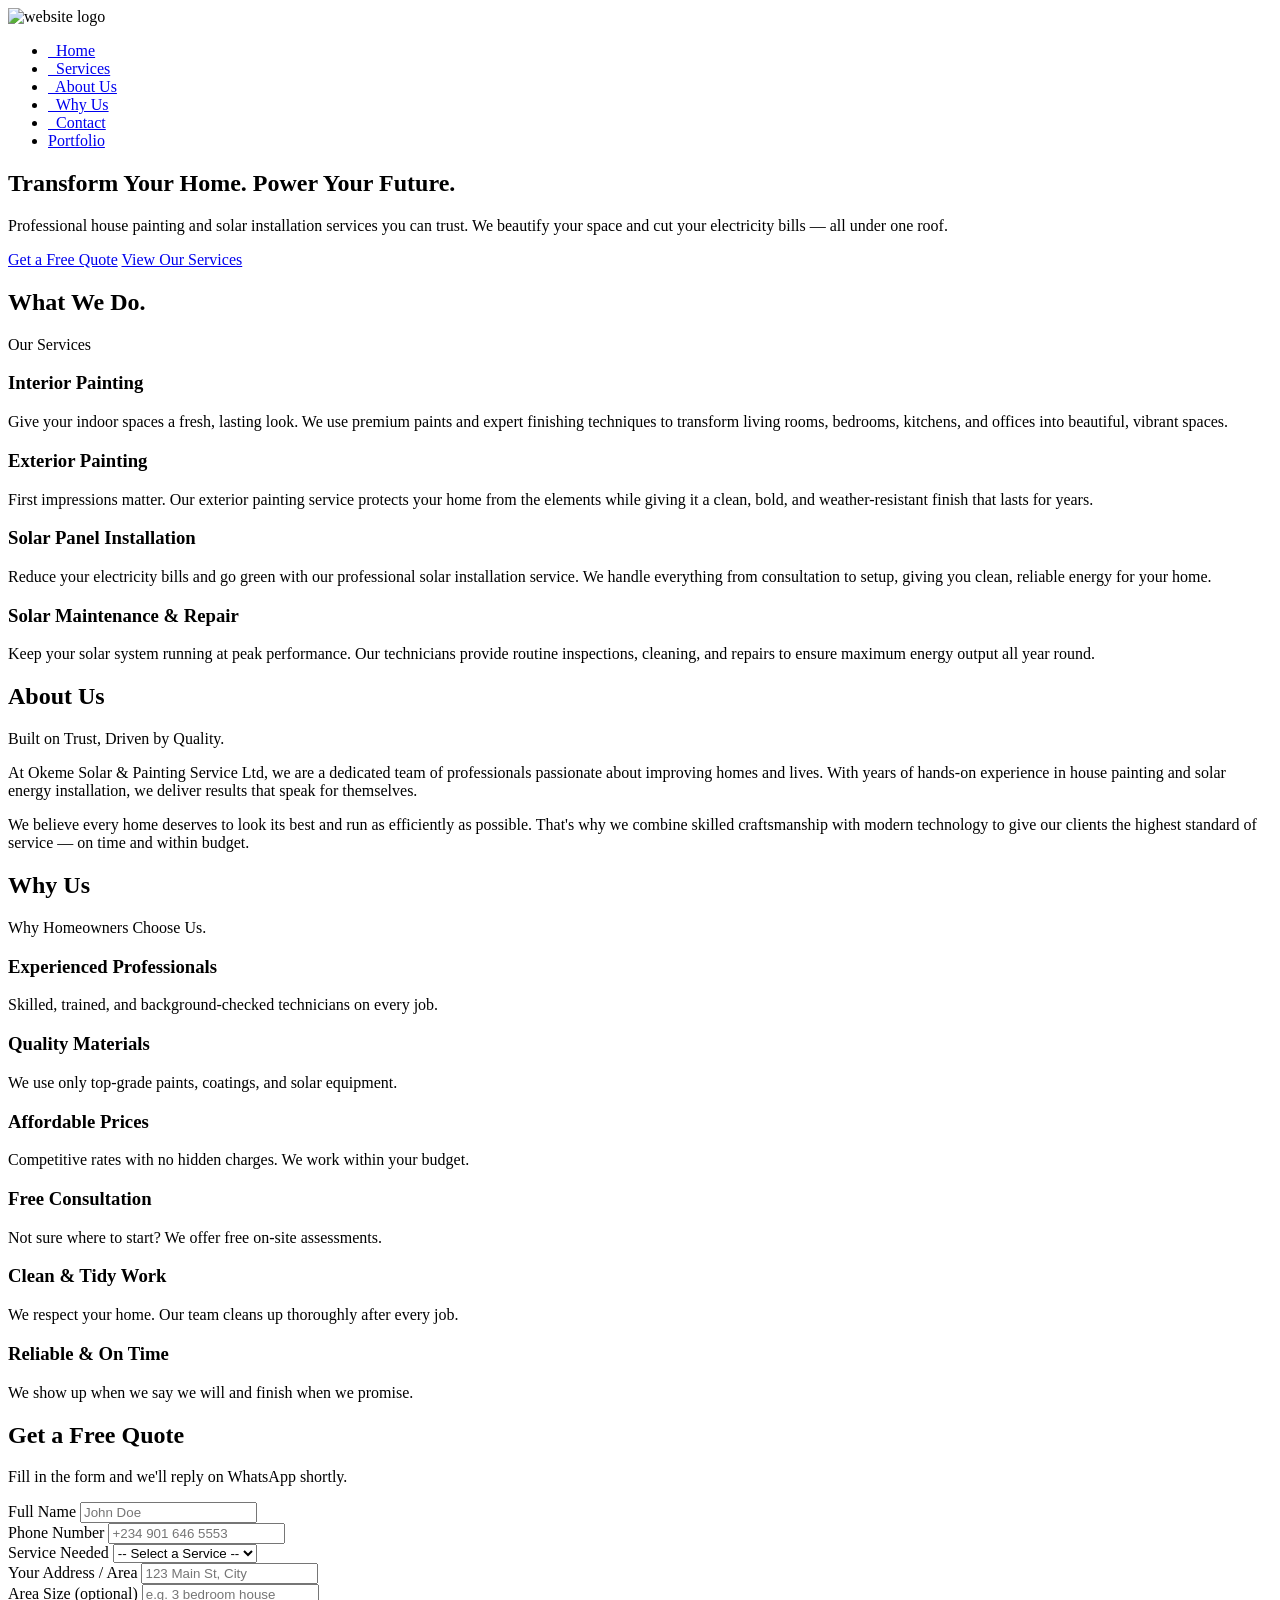
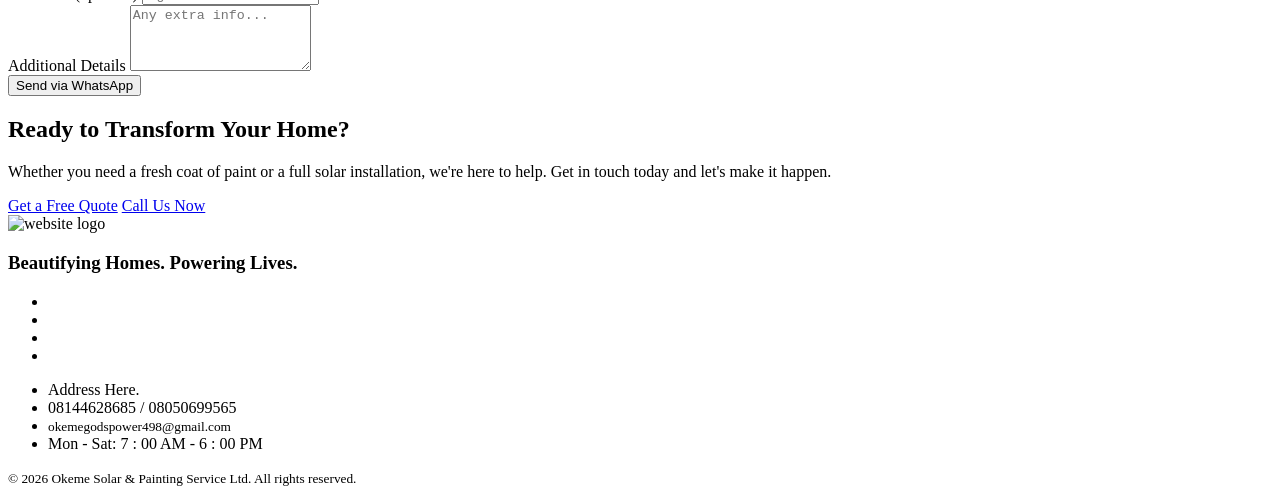
==== index.html @ e710d8ee "Initial commit" ====
<!DOCTYPE html>
<html lang="en">
<head>
    <meta charset="UTF-8">
    <meta name="viewport" content="width=device-width, initial-scale=1.0"/>
    <title>OKEME House Painting | Solar Installation</title>
    <link rel="stylesheet" href="css/style.css">
    
    <link rel="stylesheet" href="css/fontawesome/css/fontawesome.css">
    <link rel="stylesheet" href="css/fontawesome/css/solid.css">
    <link rel="stylesheet" href="css/fontawesome/css/brands.css">
    <link rel="shortcut icon" href="images/favicon.jpg" type="image/x-icon">
    
</head>
<body>
    <header>
        <img src="./images/favicon.jpg" alt="website logo" height="70" width="70"/>
        
        <nav class="navigation">
            <ul class="nav-links" id="navLinks">
                <li><a href="/"><i class="fa-solid fa-home"></i>&nbsp;&nbsp;Home</a></li>
                <li><a href="#services"><i class="fa-solid fa-people-carry"></i>&nbsp;&nbsp;Services</a></li>
                <li><a href="#about-us"><i class="fa-solid fa-users"></i>&nbsp;&nbsp;About Us</a></li>
                <li><a href="#why-us-section"><i class="fa-solid fa-user-circle"></i>&nbsp;&nbsp;Why Us</a></li>
                <li><a href="#cta"><i class="fa-solid fa-phone"></i>&nbsp;&nbsp;Contact</a></li>
                <li><a href="portfolio.html"><i class="fa-solid fa-user"></i></i>Portfolio</a></li>
            </ul>
        </nav>
        
        <div class="hamburger-menu" id="menuToggle">
            <i class="fas fa-bars"></i>
        </div>
    </header>
    <main>
        <section class="hero">
            <div class="wrapper">
            <div class="hero-content">
                <h1>Transform Your Home. Power Your Future.</h1>
            <p>Professional house painting and solar installation services you can trust. We beautify your space and cut your electricity bills — all under one roof.</p>
            <div class="buttons">
                <a href="#quote">Get a Free Quote</a>
            <a href="#services">View Our Services</a>
            </div>
            
            </div>
            </div>
        </section>
        <section class="services" id="services">
           <div class="wrapper">
                <div class="text-center">
                <h2>What We Do.</h2>
            <p>Our Services</p>
            </div>
            
            <div class="columns">
                <div class="service">
                    <i class="fa-solid fa-fill-drip"></i>
                    <h3>Interior Painting</h3>
                    <p>Give your indoor spaces a fresh, lasting look. We use premium paints and expert finishing techniques to transform living rooms, bedrooms, kitchens, and offices into beautiful, vibrant spaces.</p>
                </div>
                
                <div class="service">
                    <i class="fa-solid fa-paint-roller"></i>
                    <h3>Exterior Painting</h3>
                    <p>First impressions matter. Our exterior painting service protects your home from the elements while giving it a clean, bold, and weather-resistant finish that lasts for years.</p>
                </div>
                
                <div class="service">
                    <i class="fa-solid fa-solar-panel"></i>
                    <h3>Solar Panel Installation</h3>
                    <p>Reduce your electricity bills and go green with our professional solar installation service. We handle everything from consultation to setup, giving you clean, reliable energy for your home.</p>
                </div>
                
                <div class="service">
                     <i class="fa-solid fa-screwdriver-wrench"></i>
                    <h3>Solar Maintenance & Repair</h3>
                    <p>Keep your solar system running at peak performance. Our technicians provide routine inspections, cleaning, and repairs to ensure maximum energy output all year round.</p>
                </div>
            </div>
           </div>
        </section>
        
        <section class="about-us" id="about-us">
          <div class="wrapper">
                <div class="text-center">
                    <h2>About Us</h2>
            <p>Built on Trust, Driven by Quality.</p>
                
            <div class="about-content">
                <p>At Okeme Solar & Painting Service Ltd, we are a dedicated team of professionals passionate about improving homes and lives. With years of hands-on experience in house painting and solar energy installation, we deliver results that speak for themselves.</p>

<p>We believe every home deserves to look its best and run as efficiently as possible. That's why we combine skilled craftsmanship with modern technology to give our clients the highest standard of service — on time and within budget.</p>
            </div>
            </div>
          </div>
        </section>
        
        <section class="why-us-section" id="why-us-section">
          <div class="wrapper">
               <div class="text-center">
                <h2>Why Us</h2>
            <p>Why Homeowners Choose Us.</p>
           </div>
            
            <div class="columns">
                <div class="why-us">
                    <i class="fa-solid fa-award"></i>
                    <h3>Experienced Professionals</h3>
                    <p>Skilled, trained, and background-checked technicians on every job.</p>
                </div>
                
                <div class="why-us">
                    <i class="fa-solid fa-medal"></i>
                    <h3>Quality Materials</h3>
                    <p>We use only top-grade paints, coatings, and solar equipment.</p>
                </div>
                
                <div class="why-us">
                    <i class="fa-solid fa-hand-holding-dollar"></i>
                    <h3>Affordable Prices</h3>
                    <p>Competitive rates with no hidden charges. We work within your budget.</p>
                </div>
                
                <div class="why-us">
                    <i class="fa-solid fa-comment"></i>
                    <h3>Free Consultation</h3>
                    <p>Not sure where to start? We offer free on-site assessments.</p>
                </div>
                
                <div class="why-us">
                    <i class="fa-solid fa-broom"></i>
                    <h3>Clean & Tidy Work</h3>
                    <p>We respect your home. Our team cleans up thoroughly after every job.</p>
                </div>
                
                <div class="why-us">
                    <i class="fa-solid fa-clock"></i>
                    <h3>Reliable & On Time</h3>
                    <p>We show up when we say we will and finish when we promise.</p>
                </div>
            </div>
          </div>
        </section>
        
        
        <section id="quote">
  <h2>Get a Free Quote</h2>
  <p>Fill in the form and we'll reply on WhatsApp shortly.</p>

  <div class="quote-form">

    <div class="form-group">
      <label>Full Name</label>
      <input type="text" id="name" placeholder="John Doe" />
    </div>

    <div class="form-group">
      <label>Phone Number</label>
      <input type="tel" id="phone" placeholder="+234 901 646 5553" />
    </div>

    <div class="form-group">
      <label>Service Needed</label>
      <select id="service">
        <option value="">-- Select a Service --</option>
        <option value="Exterior Painting">Exterior Painting</option>
        <option value="Interior Painting">Interior Painting</option>
        <option value="Solar Installation">Solar Installation</option>
        <option value="Solar Maintenance">Solar Maintenance</option>
      </select>
    </div>

    <div class="form-group">
      <label>Your Address / Area</label>
      <input type="text" id="location" placeholder="123 Main St, City" />
    </div>

    <div class="form-group">
      <label>Area Size (optional)</label>
      <input type="text" id="size" placeholder="e.g. 3 bedroom house" />
    </div>

    <div class="form-group">
      <label>Additional Details</label>
      <textarea id="message" rows="4" 
      placeholder="Any extra info..."></textarea>
    </div>

    <button class="btn-whatsapp" onclick="sendToWhatsApp()">
      <i class="fa-brands fa-whatsapp"></i> Send via WhatsApp
    </button>

  </div>
</section>
        
        <section class="cta" id="cta">
            <div class="wrapper">
                <div class="text-center">
                    <h2>Ready to Transform Your Home?</h2>
            <p>Whether you need a fresh coat of paint or a full solar installation, we're here to help. Get in touch today and let's make it happen.</p> 
            <div>
                <div class="buttons">
                    <a href="#quote">Get a Free Quote</a>
            <a href="tel:08144628685">Call Us Now</a>
             </div>
            </div>
                </div>
            </div>
        </section>
    </main>
    
    <footer>
     <div class="wrapper">
         <div class="columns">
             <div class="footer-head">
            <img src="./images/favicon.jpg" alt="website logo" height="50" width="50">
        
        <h3>Beautifying Homes. Powering Lives.</h3>
     </div>
     
     <div class="footer-socials">
         <ul>
             <li><a href="https://www.facebook.com/okeme.god.spower.prince"><i class="fa-brands fa-facebook"></i></a></li>
             <li><a href="https://x.com/AttaiOkeme59830"><i class="fa-brands fa-twitter"></i></a></li>
             <li><a href="https://www.tiktok.com/@mentor2324?_r=1&_t=ZS-96ST2Bp12DV"><i class="fa-brands fa-tiktok"></i></a></li>
             <li><a href="https://www.instagram.com/okeme234?igsh=YzljYTk1ODg3Zg=="><i class="fa-brands fa-instagram"></i></a></li>
         </ul>
     </div>
   
        <ul>
            <li><i class="fa-solid fa-map-pin"></i>Address Here.</li>
            <li><i class="fa-solid fa-phone"></i>08144628685 / 08050699565</li>
            <li><i class="fa-solid fa-envelope"></i><small>okemegodspower498@gmail.com</small></li>
            <li><i class="fa-solid fa-clock"></i>Mon - Sat: 7 : 00 AM - 6 : 00 PM</li>
        </ul>
         </div>
     </div>
       <div class="copyright">      
        <div class="text-center">
        <small>&copy; 2026 Okeme Solar & Painting Service Ltd. All rights reserved.</small>
       </div>
     </div>
    </footer>
    
    <div class="back-to-top">
        <a href="#">
            <i class="fa-solid fa-arrow-up"></i>
        </a>
    </div>
    
    <script src="./js/main.js"></script>
</body>
</html>
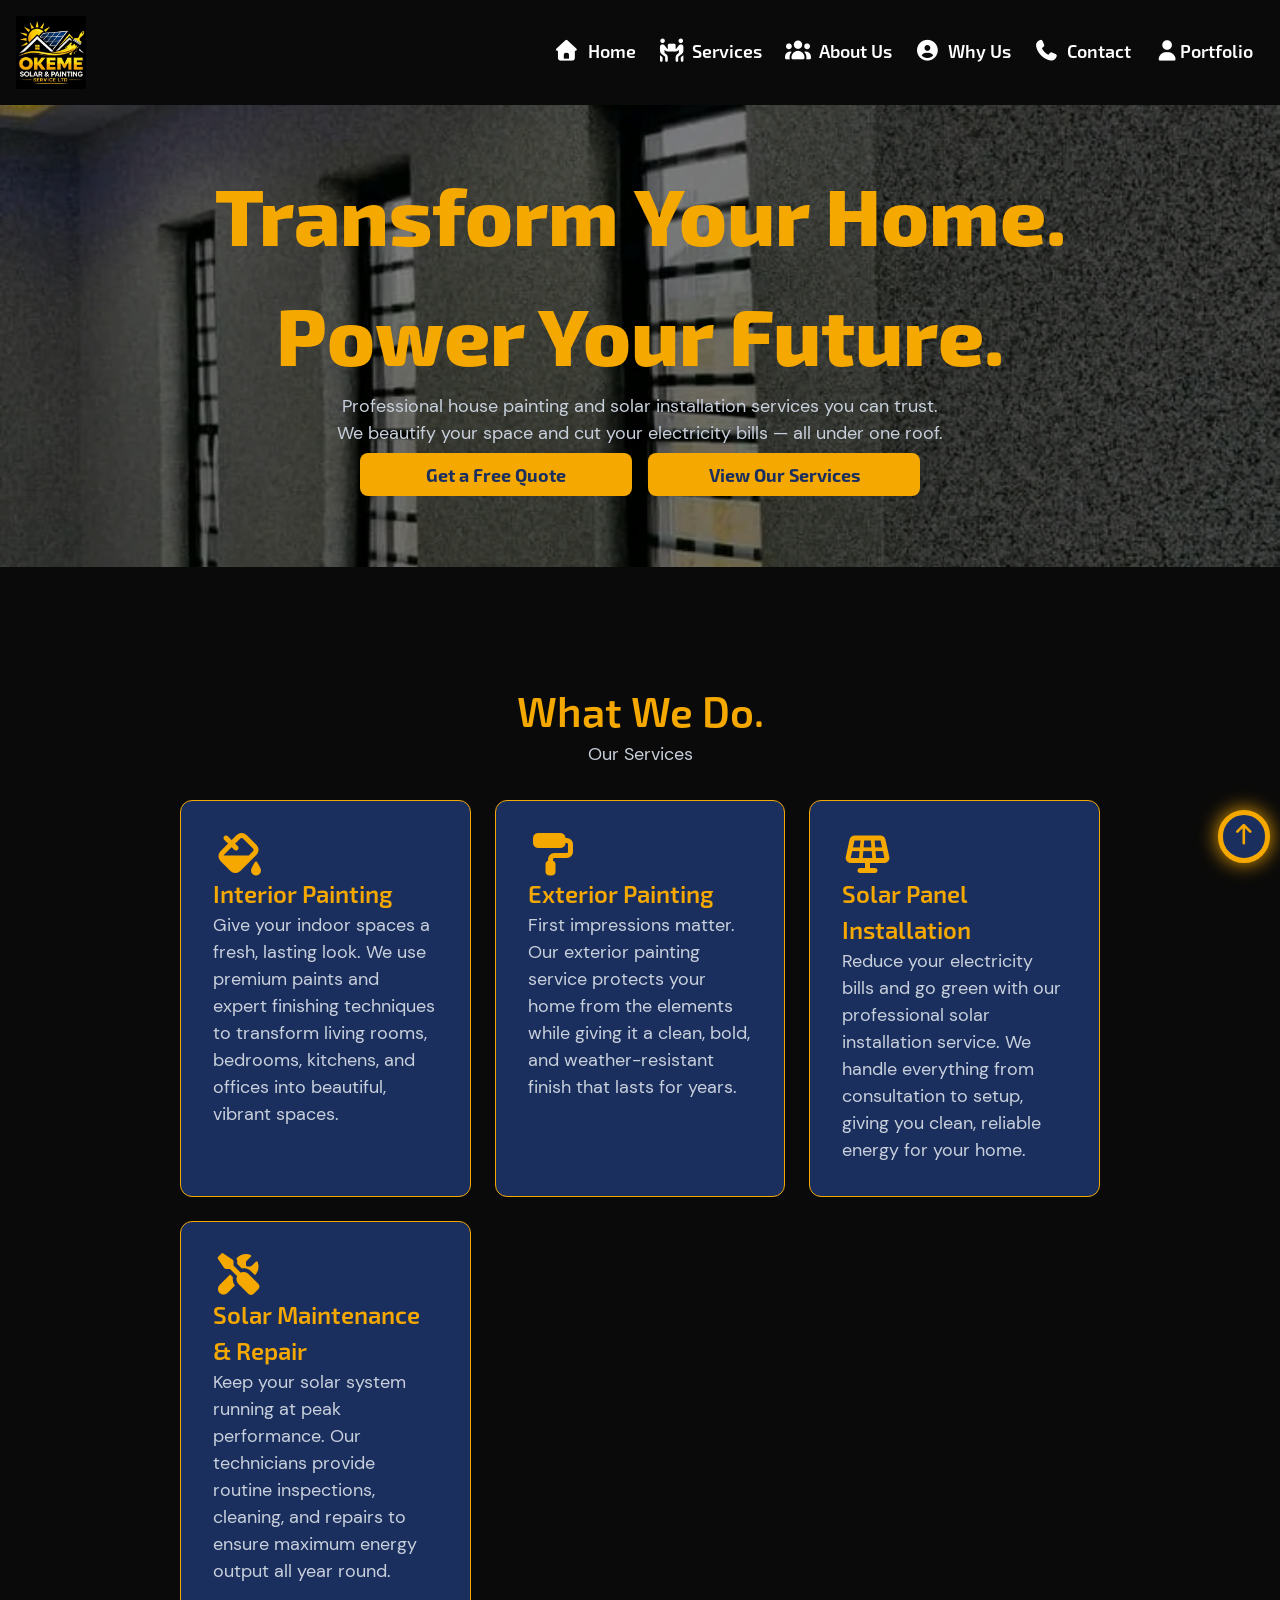
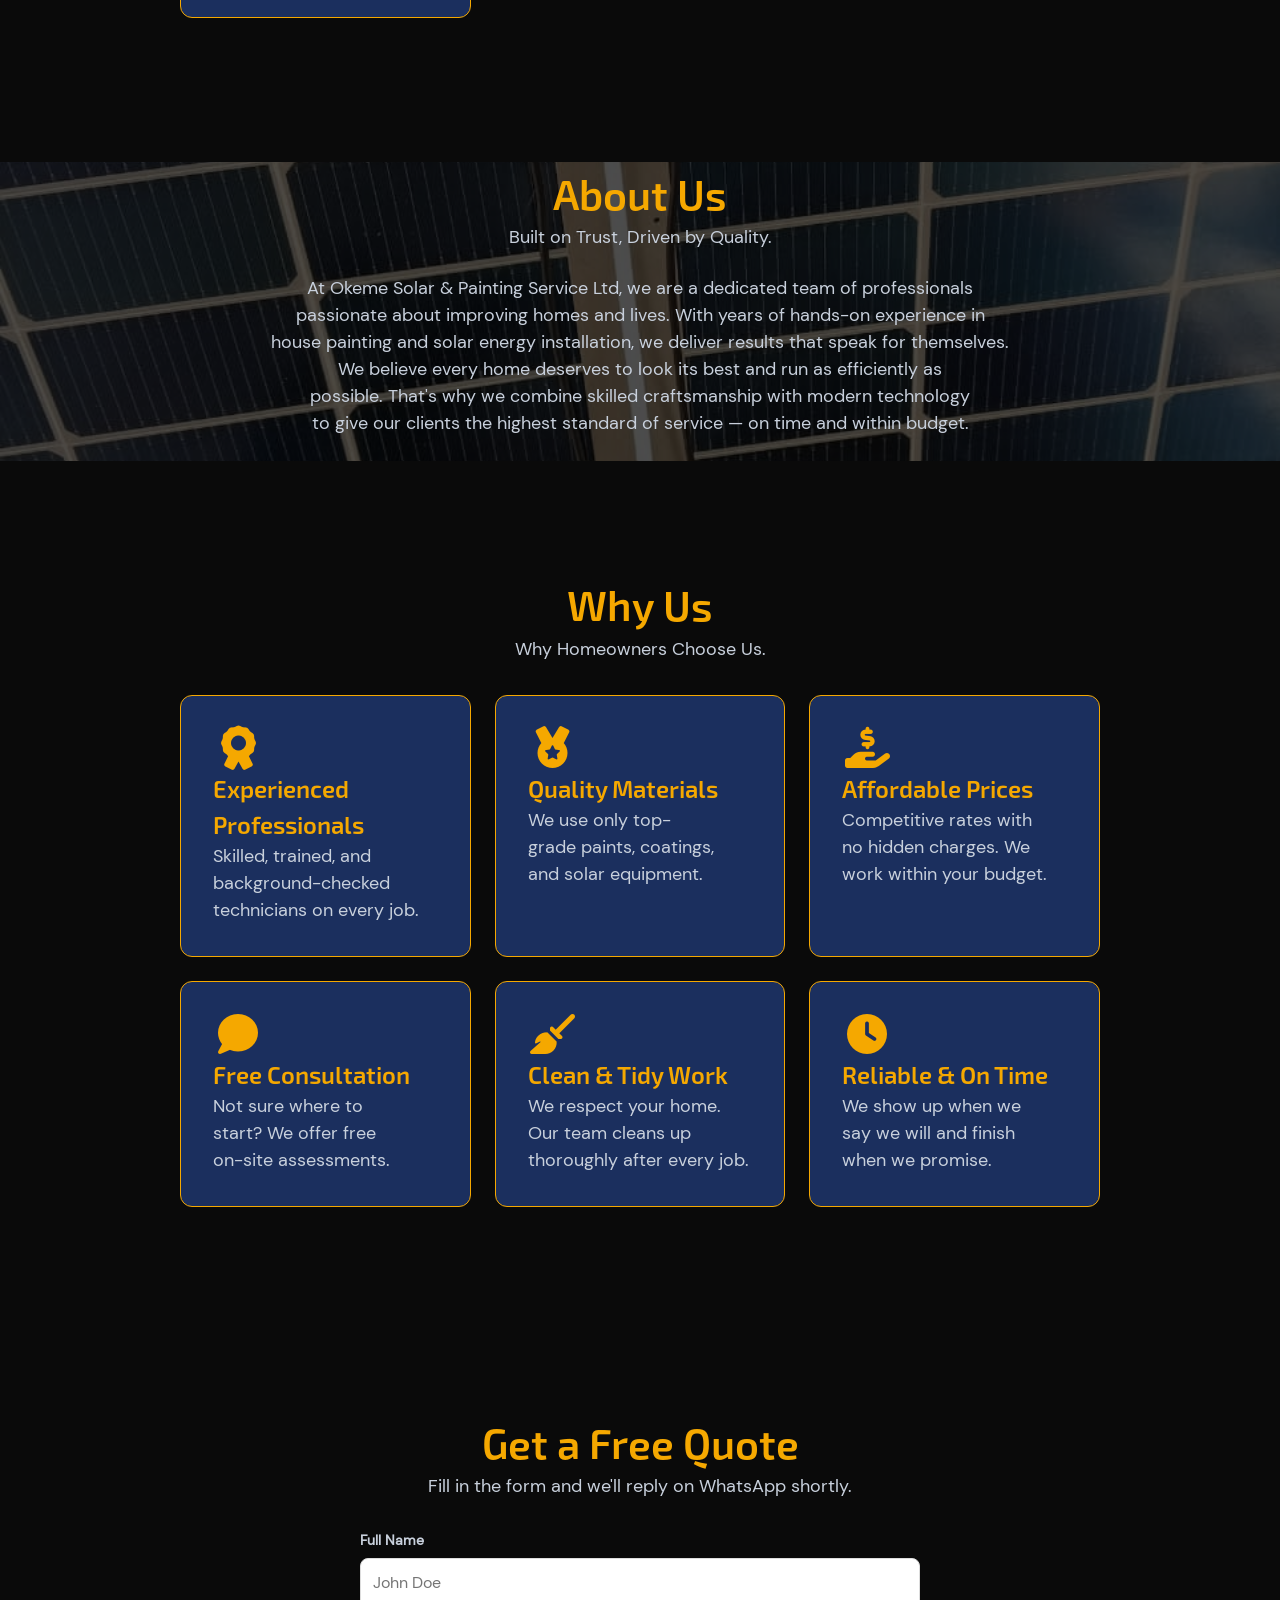
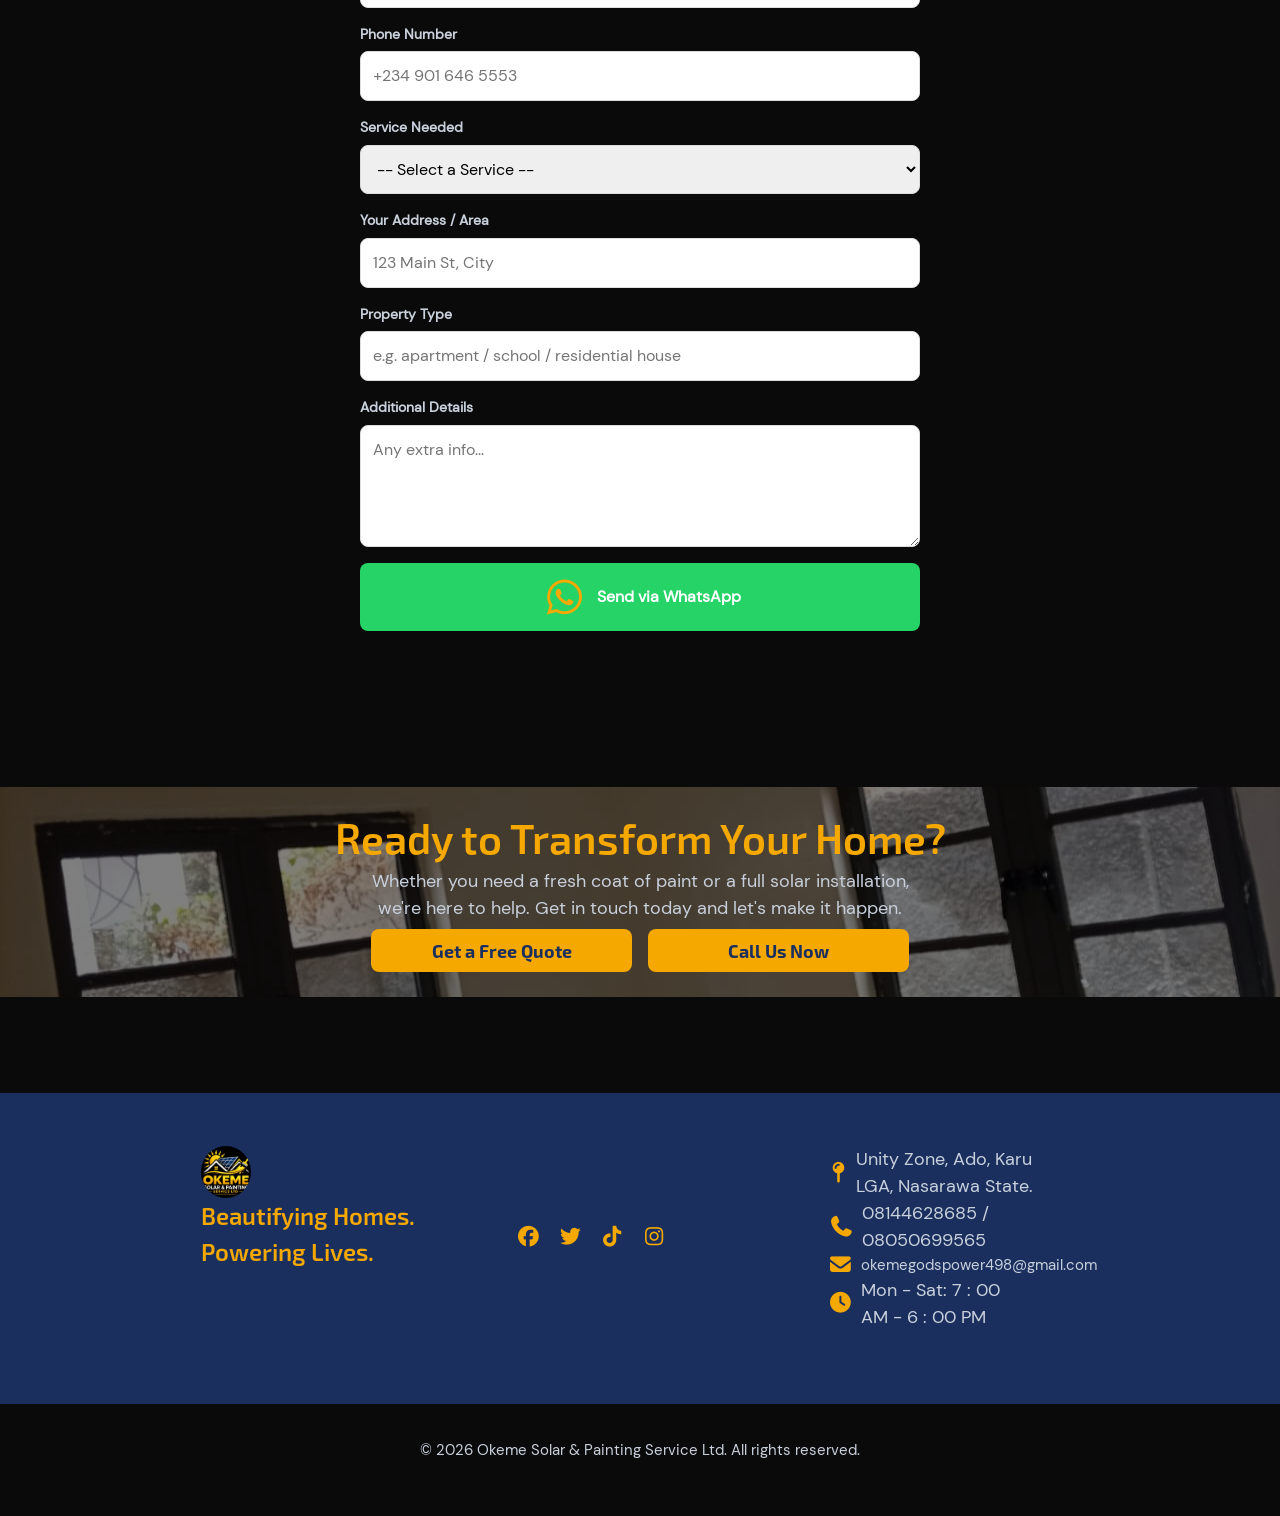
==== commit 6768e373: "updated address of person" ====
--- a/index.html
+++ b/index.html
@@ -176,8 +176,8 @@
     </div>
 
     <div class="form-group">
-      <label>Area Size (optional)</label>
-      <input type="text" id="size" placeholder="e.g. 3 bedroom house" />
+      <label>Property Type</label>
+      <input type="text" id="size" placeholder="e.g. apartment / school / residential house" />
     </div>
 
     <div class="form-group">
@@ -228,7 +228,7 @@
      </div>
    
         <ul>
-            <li><i class="fa-solid fa-map-pin"></i>Address Here.</li>
+            <li><i class="fa-solid fa-map-pin"></i>Unity Zone, Ado, Karu LGA, Nasarawa State.</li>
             <li><i class="fa-solid fa-phone"></i>08144628685 / 08050699565</li>
             <li><i class="fa-solid fa-envelope"></i><small>okemegodspower498@gmail.com</small></li>
             <li><i class="fa-solid fa-clock"></i>Mon - Sat: 7 : 00 AM - 6 : 00 PM</li>
--- a/css/style.css
+++ b/css/style.css
@@ -0,0 +1,562 @@
+@import url('./font.css');
+/* Box sizing rules */ 
+ *, 
+ *::before, 
+ *::after { 
+    box-sizing: border-box; 
+    margin: 0;
+    padding: 0;
+ }
+/* Remove default margin */ 
+  body,
+   h1, 
+   h2
+   , h3,
+    h4,
+     p, 
+     figure,
+      blockquote,
+       dl, 
+       dd { 
+    margin: 0; 
+  } 
+  
+  /* smooth scrolling*/
+  html{
+      scroll-behavior: smooth;
+  }
+  
+/* Remove list styles on ul, ol elements with a list role, which suggests default styling will be removed */
+ul[role='list'], ol[role='list'] { list-style: none; } 
+/* Set core root defaults */ html:focus-within { scroll-behavior: smooth; } 
+/* Set core body defaults */ body { min-height: 100vh; text-rendering: optimizeSpeed; line-height: 1.5; }
+/* A elements that don't have a class get default styles */
+     a:not([class]) { text-decoration-skip-ink: auto; }
+/* Make images easier to work with */ img, picture { max-width: 100%; display: block; height: auto; }
+/* Inherit fonts for inputs and buttons */ 
+input, button, textarea, select { font: inherit; } 
+/* Remove all animations, transitions and smooth scroll for people that prefer not to see them */ 
+@media (prefers-reduced-motion: reduce) { html:focus-within { scroll-behavior: auto; } *, *::before, *::after { animation-duration: 0.01ms !important; animation-iteration-count: 1 !important; transition-duration: 0.01ms !important; scroll-behavior: auto !important; } }
+
+:root{
+    interpolate-size: allow-keywords;
+    /* primary colors */
+    --clr-primary: #0A0A0A;
+    --clr-secondary: #1B2F5E;
+    --clr-tertiary: #F5A800;
+    --clr-text: #C8D0DC;
+    
+    /* neutral colors */
+    --clr-white: #FFFFFF;
+    --clr-black: #000000;
+}
+
+body{
+    background-color: var(--clr-primary) ;
+    font-size: 18px;
+    font-family: 'DMSans';
+    color: var(--clr-text);
+    text-wrap: balance;
+}
+
+h1{
+    font-family: var(--ff-exo-extraBold);
+    color: var(--clr-tertiary);
+    font-size: clamp(1rem, 6vw + 1rem, 5rem);
+}
+
+h2{
+    font-size: clamp(1rem, 4vw + 1rem, 2.6rem);
+}
+
+h3{
+    font-size: clamp(1rem, 2vw + 1rem, 1.5rem);
+}
+
+h2, h3{
+    font-family: var(--ff-exo-semiBold);
+    color: var(--clr-tertiary);
+    position: relative;
+}
+
+i{
+    color: var(--clr-tertiary);
+    font-size: 1.3rem;
+}
+
+.wrapper{
+    max-inline-size: 920px;
+    margin-inline: auto;
+}
+
+.text-center{
+    text-align: center;
+}
+
+.columns{
+    display: grid;
+    gap: 1.5rem;
+    padding-block: 2rem;
+    
+    grid-template-columns: repeat(auto-fit, minmax(min(250px, 100%), 1fr));
+}
+
+/* header section */
+header{
+    display: flex;
+    align-items: center;
+    justify-content: space-between;
+    
+    padding: 1rem;
+}
+
+nav ul{
+    list-style: none;
+    height: 0;
+    visibility: hidden;
+    overflow: hidden;
+}
+
+nav ul.open{
+    height: auto;
+    visibility: visible;
+    display: flex;
+    flex-direction: column;
+    transition: all .4s linear;
+}
+
+nav a{
+    text-decoration: none;
+    color: white;
+    padding: .7rem;
+    font-family: var(--ff-exo-semiBold);
+    transition: all .2s linear;
+}
+
+nav a:hover{
+    background-color: var(--clr-tertiary);
+    color: var(--clr-white);
+}
+
+nav a i{
+    color: var(--clr-white);
+}
+
+.hamburger-menu i{
+    font-size: 1.5rem;
+    color: var(--clr-tertiary);
+}
+    
+@media(width < 48em){
+    nav{
+       position: absolute;
+       top: 6rem;
+       background: var(--clr-black);
+       width: 90%;
+       border: 2px solid var(--clr-tertiary);
+       z-index: 10;
+    }
+    
+    nav a{
+        display: inline-block;
+        width: 100%;
+    }
+    
+    nav li{
+         border-bottom: 1px solid var(--clr-secondary);
+    }
+    
+    nav li:last-child{
+        border-bottom: none;
+    }
+}    
+@media(width >= 48em){
+    nav ul{
+        visibility: visible;
+        height: 100%;
+        display: flex;
+        flex-direction: row;
+        justify-content: space-around;
+    }
+    .hamburger-menu{
+        display: none;
+    }
+    }
+    
+    
+
+
+/* header section end */
+
+section{
+    margin-block: 6rem;
+}
+
+section i{
+   font-size: 2.5rem;
+}
+
+/* hero section */
+.hero{
+    margin-block-start: 0;
+    padding: 3rem;
+    padding-block-start: 2rem;
+    text-align: center;
+    
+    background: url("../images/herobg.jpg");
+    background-size: cover;
+    background-position: center; 
+    
+    position: relative;
+    z-index: 0;
+}
+
+.hero .wrapper > *{
+    margin-block: 1rem;
+}
+
+
+.hero::before{
+    content: '';
+    position: absolute;
+    height: 100%;
+    width: 100%;
+    top: 0;
+    right: 0;
+    background: rgba(0,0,0,.5);
+    z-index: -100;
+}
+
+.hero-content{
+    position: relative;
+    z-index: 9999;
+}
+
+
+.buttons{
+    gap: 1rem;
+    padding: .4rem;
+    
+    display: flex;
+    align-items: center;
+    justify-content: center;
+    
+    & a{
+     text-decoration: none;
+    color: var(--clr-secondary);
+    background-color: var(--clr-tertiary);
+    font-family: var(--ff-exo-bold);
+    padding: .5rem;
+    border-radius: 8px;
+    width: 30%;
+    transition: all .3s ease-in-out;
+    }
+    
+    & a:hover{
+        background-color: var(--clr-secondary);
+        color: var(--clr-tertiary);
+        transform: translateY(-10px);
+    }
+
+@media(width < 48em){
+    flex-direction: column;
+    
+    & a{
+        width: 100%;
+    }
+}
+}
+
+
+/* hero section end */
+
+/* services start */
+.services{
+    padding: 1rem;
+}
+
+.service{
+    border: 1px solid var(--clr-tertiary);
+    background-color: var(--clr-secondary);
+    padding: 2rem;
+    
+    border-radius: 12px;
+    transition: all .3s ease-in-out;
+}
+
+.service:hover{
+    transform: translateY(-15px);
+}
+
+/* services end */
+
+/* about us start */
+.about-us{
+    background: url('../images/about-us-bg.jpg');
+    background-size: cover;
+    background-position: center;
+    
+    position: relative;
+    z-index: -2;
+}
+
+.about-us::before{
+    content: '';
+    position: absolute;
+    top: 0;
+    left: 0;
+    height: 100%;
+    width: 100%;
+    background: rgba(0,0,0,.7);
+    z-index: -1;
+}
+
+.about-content{
+    padding: 1.5rem;
+}
+
+/* about us end */
+
+
+/* why us start */
+
+.why-us-section{
+    padding: 1rem;
+}
+.why-us{
+    padding: 2rem;
+    
+    border-radius: 12px;
+    background-color: var(--clr-secondary);
+    border: 1px solid var(--clr-tertiary);
+    
+    transition: all .3s ease-in-out;
+}
+
+.why-us:hover{
+    transform: translateY(-15px);
+}
+
+
+/* why is end */
+
+/* cta */
+
+.cta{
+    background: url("../images/cta.jpg");
+    background-size: cover;
+    background-position: center;
+    padding: 1.2rem;
+    
+    position: relative;
+    z-index: 0;
+}
+
+.cta::before{
+    content: '';
+    position: absolute;
+    top: 0;
+    left: 0;
+    height: 100%;
+    width: 100%;
+    background: rgba(0,0,0,.5);
+    z-index: -1;
+}
+
+.cta .text-center div{
+    padding-inline: .8rem;
+}
+
+/* cta end */
+
+
+footer{
+    background-color: var(--clr-secondary);
+}
+
+footer > *{
+    margin-block: 1.3rem;
+}
+
+footer img{
+    border-radius: 100%;
+}
+
+footer .copyright{
+    background-color: var(--clr-primary);
+    padding: 2rem;
+}
+
+footer li{
+    display: flex;
+    align-items: center;
+    gap: .6rem;
+}
+
+.footer-socials{
+    display: grid;
+    align-content: center;
+}
+
+.footer-socials a{
+    border-radius: 100%;
+}
+
+.footer-socials a:hover{
+    background-color: var(--clr-text);
+}
+
+.footer-socials ul{
+    display: flex;
+    gap: 1rem;
+}
+
+.footer-head, footer ul{
+    padding: 1.3rem;
+    list-style: none;
+}
+
+
+.back-to-top{
+    background-color: var(--clr-secondary);
+    padding: .5rem;
+    border: 5px solid var(--clr-tertiary);
+    border-radius: 100vw;
+    font-weight: 800;
+    
+    position: fixed;
+    top: 90vh;
+    right: 10px;
+    
+    box-shadow: 0 0 20px var(--clr-tertiary);
+}
+
+
+
+/* get free quote */
+
+
+.btn-whatsapp {
+  padding: 14px;
+  background: #25d366;   /* WhatsApp green */
+  color: white;
+  font-size: 1rem;
+  font-weight: 700;
+  border: none;
+  border-radius: 8px;
+  cursor: pointer;
+  transition: background 0.3s;
+  display: flex;
+  align-items: center;
+  justify-content: center;
+  gap: 8px;
+}
+
+.btn-whatsapp:hover {
+  background: #1ebe57;
+}
+
+#quote {
+  padding: 60px 20px;
+  max-width: 600px;
+  margin: 0 auto;
+  text-align: center;
+}
+
+.quote-form {
+  display: flex;
+  flex-direction: column;
+  gap: 16px;
+  margin-top: 30px;
+  text-align: left;
+}
+
+.form-group {
+  display: flex;
+  flex-direction: column;
+  gap: 6px;
+}
+
+.form-group label {
+  font-weight: 600;
+  font-size: 0.9rem;
+}
+
+.form-group input,
+.form-group select,
+.form-group textarea {
+  padding: 12px;
+  border: 1px solid #ddd;
+  border-radius: 8px;
+  font-size: 1rem;
+  outline: none;
+  transition: border 0.3s;
+}
+
+.form-group input:focus,
+.form-group select:focus,
+.form-group textarea:focus {
+  border-color: #f59e0b;  /* your brand color */
+}
+
+.btn-submit {
+  padding: 14px;
+  background: #f59e0b;
+  color: white;
+  font-size: 1rem;
+  font-weight: 700;
+  border: none;
+  border-radius: 8px;
+  cursor: pointer;
+  transition: background 0.3s;
+}
+
+.btn-submit:hover {
+  background: #d97706;
+}
+
+
+
+/* portfolio */
+.port-hero{
+    padding: 1rem;
+}
+.port-hero img{
+    border-radius: 100%;
+    aspect-ratio: 1 / 1;
+    object-fit: cover;
+    place-self: center;
+}
+
+.work{
+    padding: 1.2rem;
+}
+
+.work img{
+    border-radius: 12px;
+    transition: all .3s ease-in-out;
+}
+
+.work img:hover{
+    transform: translateY(-15px);
+}
+
+.port-contacts{
+    padding-block: 1rem;
+    
+    display: grid;
+    gap: 2rem;
+}
+
+.port-contacts a{
+    display: inline-block;
+    width: 100%;
+    padding: 1rem;
+    border: 2px solid var(--clr-tertiary);
+    border-radius: 12px;
+    color: var(--clr-text);
+}
+
+.port-contacts a:hover{
+    background-color: var(--clr-secondary);
+}
--- a/css/fontawesome/css/solid.css
+++ b/css/fontawesome/css/solid.css
@@ -0,0 +1,31 @@
+/*!
+ * Font Awesome Free 7.2.0 by @fontawesome - https://fontawesome.com
+ * License - https://fontawesome.com/license/free (Icons: CC BY 4.0, Fonts: SIL OFL 1.1, Code: MIT License)
+ * Copyright 2026 Fonticons, Inc.
+ */
+:root, :host {
+  --fa-family-classic: 'Font Awesome 7 Free';
+  --fa-font-solid: normal 900 1em/1 var(--fa-family-classic);
+  /* deprecated: this older custom property will be removed next major release */
+  --fa-style-family-classic: var(--fa-family-classic);
+}
+
+@font-face {
+  font-family: "Font Awesome 7 Free";
+  font-style: normal;
+  font-weight: 900;
+  font-display: block;
+  src: url("../webfonts/fa-solid-900.woff2");
+}
+.fas {
+  --fa-family: var(--fa-family-classic);
+  --fa-style: 900;
+}
+
+.fa-classic {
+  --fa-family: var(--fa-family-classic);
+}
+
+.fa-solid {
+  --fa-style: 900;
+}
--- a/css/fontawesome/css/brands.css
+++ b/css/fontawesome/css/brands.css
@@ -0,0 +1,2371 @@
+/*!
+ * Font Awesome Free 7.2.0 by @fontawesome - https://fontawesome.com
+ * License - https://fontawesome.com/license/free (Icons: CC BY 4.0, Fonts: SIL OFL 1.1, Code: MIT License)
+ * Copyright 2026 Fonticons, Inc.
+ */
+:root, :host {
+  --fa-family-brands: 'Font Awesome 7 Brands';
+  --fa-font-brands: normal 400 1em/1 var(--fa-family-brands);
+}
+
+@font-face {
+  font-family: "Font Awesome 7 Brands";
+  font-style: normal;
+  font-weight: 400;
+  font-display: block;
+  src: url("../webfonts/fa-brands-400.woff2");
+}
+.fab,
+.fa-brands,
+.fa-classic.fa-brands {
+  --fa-family: var(--fa-family-brands);
+  --fa-style: 400;
+}
+
+.fa-firefox-browser {
+  --fa: "\e007";
+}
+
+.fa-ideal {
+  --fa: "\e013";
+}
+
+.fa-microblog {
+  --fa: "\e01a";
+}
+
+.fa-square-pied-piper {
+  --fa: "\e01e";
+}
+
+.fa-pied-piper-square {
+  --fa: "\e01e";
+}
+
+.fa-unity {
+  --fa: "\e049";
+}
+
+.fa-dailymotion {
+  --fa: "\e052";
+}
+
+.fa-square-instagram {
+  --fa: "\e055";
+}
+
+.fa-instagram-square {
+  --fa: "\e055";
+}
+
+.fa-mixer {
+  --fa: "\e056";
+}
+
+.fa-shopify {
+  --fa: "\e057";
+}
+
+.fa-deezer {
+  --fa: "\e077";
+}
+
+.fa-edge-legacy {
+  --fa: "\e078";
+}
+
+.fa-google-pay {
+  --fa: "\e079";
+}
+
+.fa-rust {
+  --fa: "\e07a";
+}
+
+.fa-tiktok {
+  --fa: "\e07b";
+}
+
+.fa-unsplash {
+  --fa: "\e07c";
+}
+
+.fa-cloudflare {
+  --fa: "\e07d";
+}
+
+.fa-guilded {
+  --fa: "\e07e";
+}
+
+.fa-hive {
+  --fa: "\e07f";
+}
+
+.fa-42-group {
+  --fa: "\e080";
+}
+
+.fa-innosoft {
+  --fa: "\e080";
+}
+
+.fa-instalod {
+  --fa: "\e081";
+}
+
+.fa-octopus-deploy {
+  --fa: "\e082";
+}
+
+.fa-perbyte {
+  --fa: "\e083";
+}
+
+.fa-uncharted {
+  --fa: "\e084";
+}
+
+.fa-watchman-monitoring {
+  --fa: "\e087";
+}
+
+.fa-wodu {
+  --fa: "\e088";
+}
+
+.fa-wirsindhandwerk {
+  --fa: "\e2d0";
+}
+
+.fa-wsh {
+  --fa: "\e2d0";
+}
+
+.fa-bots {
+  --fa: "\e340";
+}
+
+.fa-cmplid {
+  --fa: "\e360";
+}
+
+.fa-bilibili {
+  --fa: "\e3d9";
+}
+
+.fa-golang {
+  --fa: "\e40f";
+}
+
+.fa-pix {
+  --fa: "\e43a";
+}
+
+.fa-sitrox {
+  --fa: "\e44a";
+}
+
+.fa-hashnode {
+  --fa: "\e499";
+}
+
+.fa-meta {
+  --fa: "\e49b";
+}
+
+.fa-padlet {
+  --fa: "\e4a0";
+}
+
+.fa-nfc-directional {
+  --fa: "\e530";
+}
+
+.fa-nfc-symbol {
+  --fa: "\e531";
+}
+
+.fa-screenpal {
+  --fa: "\e570";
+}
+
+.fa-space-awesome {
+  --fa: "\e5ac";
+}
+
+.fa-square-font-awesome {
+  --fa: "\e5ad";
+}
+
+.fa-square-gitlab {
+  --fa: "\e5ae";
+}
+
+.fa-gitlab-square {
+  --fa: "\e5ae";
+}
+
+.fa-odysee {
+  --fa: "\e5c6";
+}
+
+.fa-stubber {
+  --fa: "\e5c7";
+}
+
+.fa-debian {
+  --fa: "\e60b";
+}
+
+.fa-shoelace {
+  --fa: "\e60c";
+}
+
+.fa-threads {
+  --fa: "\e618";
+}
+
+.fa-square-threads {
+  --fa: "\e619";
+}
+
+.fa-square-x-twitter {
+  --fa: "\e61a";
+}
+
+.fa-x-twitter {
+  --fa: "\e61b";
+}
+
+.fa-opensuse {
+  --fa: "\e62b";
+}
+
+.fa-letterboxd {
+  --fa: "\e62d";
+}
+
+.fa-square-letterboxd {
+  --fa: "\e62e";
+}
+
+.fa-mintbit {
+  --fa: "\e62f";
+}
+
+.fa-google-scholar {
+  --fa: "\e63b";
+}
+
+.fa-brave {
+  --fa: "\e63c";
+}
+
+.fa-brave-reverse {
+  --fa: "\e63d";
+}
+
+.fa-pixiv {
+  --fa: "\e640";
+}
+
+.fa-upwork {
+  --fa: "\e641";
+}
+
+.fa-webflow {
+  --fa: "\e65c";
+}
+
+.fa-signal-messenger {
+  --fa: "\e663";
+}
+
+.fa-bluesky {
+  --fa: "\e671";
+}
+
+.fa-jxl {
+  --fa: "\e67b";
+}
+
+.fa-square-upwork {
+  --fa: "\e67c";
+}
+
+.fa-web-awesome {
+  --fa: "\e682";
+}
+
+.fa-square-web-awesome {
+  --fa: "\e683";
+}
+
+.fa-square-web-awesome-stroke {
+  --fa: "\e684";
+}
+
+.fa-dart-lang {
+  --fa: "\e693";
+}
+
+.fa-flutter {
+  --fa: "\e694";
+}
+
+.fa-files-pinwheel {
+  --fa: "\e69f";
+}
+
+.fa-css {
+  --fa: "\e6a2";
+}
+
+.fa-square-bluesky {
+  --fa: "\e6a3";
+}
+
+.fa-openai {
+  --fa: "\e7cf";
+}
+
+.fa-square-linkedin {
+  --fa: "\e7d0";
+}
+
+.fa-cash-app {
+  --fa: "\e7d4";
+}
+
+.fa-disqus {
+  --fa: "\e7d5";
+}
+
+.fa-eleventy {
+  --fa: "\e7d6";
+}
+
+.fa-11ty {
+  --fa: "\e7d6";
+}
+
+.fa-kakao-talk {
+  --fa: "\e7d7";
+}
+
+.fa-linktree {
+  --fa: "\e7d8";
+}
+
+.fa-notion {
+  --fa: "\e7d9";
+}
+
+.fa-pandora {
+  --fa: "\e7da";
+}
+
+.fa-pixelfed {
+  --fa: "\e7db";
+}
+
+.fa-tidal {
+  --fa: "\e7dc";
+}
+
+.fa-vsco {
+  --fa: "\e7dd";
+}
+
+.fa-w3c {
+  --fa: "\e7de";
+}
+
+.fa-lumon {
+  --fa: "\e7e2";
+}
+
+.fa-lumon-drop {
+  --fa: "\e7e3";
+}
+
+.fa-square-figma {
+  --fa: "\e7e4";
+}
+
+.fa-tex {
+  --fa: "\e7ff";
+}
+
+.fa-duolingo {
+  --fa: "\e812";
+}
+
+.fa-supportnow {
+  --fa: "\e833";
+}
+
+.fa-tor-browser {
+  --fa: "\e838";
+}
+
+.fa-typescript {
+  --fa: "\e840";
+}
+
+.fa-square-deskpro {
+  --fa: "\e844";
+}
+
+.fa-circle-zulip {
+  --fa: "\e851";
+}
+
+.fa-julia {
+  --fa: "\e852";
+}
+
+.fa-zulip {
+  --fa: "\e853";
+}
+
+.fa-unison {
+  --fa: "\e854";
+}
+
+.fa-board-game-geek {
+  --fa: "\e855";
+}
+
+.fa-bgg {
+  --fa: "\e855";
+}
+
+.fa-ko-fi {
+  --fa: "\e856";
+}
+
+.fa-kubernetes {
+  --fa: "\e857";
+}
+
+.fa-postgresql {
+  --fa: "\e858";
+}
+
+.fa-scaleway {
+  --fa: "\e859";
+}
+
+.fa-venmo {
+  --fa: "\e85a";
+}
+
+.fa-venmo-v {
+  --fa: "\e85b";
+}
+
+.fa-unreal-engine {
+  --fa: "\e85c";
+}
+
+.fa-globaleaks {
+  --fa: "\e85d";
+}
+
+.fa-solana {
+  --fa: "\e85e";
+}
+
+.fa-threema {
+  --fa: "\e85f";
+}
+
+.fa-forgejo {
+  --fa: "\e860";
+}
+
+.fa-claude {
+  --fa: "\e861";
+}
+
+.fa-gitee {
+  --fa: "\e863";
+}
+
+.fa-xmpp {
+  --fa: "\e864";
+}
+
+.fa-fediverse {
+  --fa: "\e865";
+}
+
+.fa-tailwind-css {
+  --fa: "\e866";
+}
+
+.fa-arch-linux {
+  --fa: "\e867";
+}
+
+.fa-svelte {
+  --fa: "\e868";
+}
+
+.fa-hugging-face {
+  --fa: "\e869";
+}
+
+.fa-leetcode {
+  --fa: "\e86a";
+}
+
+.fa-openstreetmap {
+  --fa: "\e86b";
+}
+
+.fa-ultralytics {
+  --fa: "\e86d";
+}
+
+.fa-ultralytics-hub {
+  --fa: "\e86e";
+}
+
+.fa-ultralytics-yolo {
+  --fa: "\e86f";
+}
+
+.fa-obsidian {
+  --fa: "\e879";
+}
+
+.fa-zoom {
+  --fa: "\e87b";
+}
+
+.fa-vim {
+  --fa: "\e88a";
+}
+
+.fa-symfonycasts {
+  --fa: "\e8ab";
+}
+
+.fa-square-twitter {
+  --fa: "\f081";
+}
+
+.fa-twitter-square {
+  --fa: "\f081";
+}
+
+.fa-square-facebook {
+  --fa: "\f082";
+}
+
+.fa-facebook-square {
+  --fa: "\f082";
+}
+
+.fa-linkedin {
+  --fa: "\f08c";
+}
+
+.fa-square-github {
+  --fa: "\f092";
+}
+
+.fa-github-square {
+  --fa: "\f092";
+}
+
+.fa-twitter {
+  --fa: "\f099";
+}
+
+.fa-facebook {
+  --fa: "\f09a";
+}
+
+.fa-github {
+  --fa: "\f09b";
+}
+
+.fa-pinterest {
+  --fa: "\f0d2";
+}
+
+.fa-square-pinterest {
+  --fa: "\f0d3";
+}
+
+.fa-pinterest-square {
+  --fa: "\f0d3";
+}
+
+.fa-square-google-plus {
+  --fa: "\f0d4";
+}
+
+.fa-google-plus-square {
+  --fa: "\f0d4";
+}
+
+.fa-google-plus-g {
+  --fa: "\f0d5";
+}
+
+.fa-linkedin-in {
+  --fa: "\f0e1";
+}
+
+.fa-github-alt {
+  --fa: "\f113";
+}
+
+.fa-maxcdn {
+  --fa: "\f136";
+}
+
+.fa-html5 {
+  --fa: "\f13b";
+}
+
+.fa-css3 {
+  --fa: "\f13c";
+}
+
+.fa-btc {
+  --fa: "\f15a";
+}
+
+.fa-youtube {
+  --fa: "\f167";
+}
+
+.fa-xing {
+  --fa: "\f168";
+}
+
+.fa-square-xing {
+  --fa: "\f169";
+}
+
+.fa-xing-square {
+  --fa: "\f169";
+}
+
+.fa-dropbox {
+  --fa: "\f16b";
+}
+
+.fa-stack-overflow {
+  --fa: "\f16c";
+}
+
+.fa-instagram {
+  --fa: "\f16d";
+}
+
+.fa-flickr {
+  --fa: "\f16e";
+}
+
+.fa-adn {
+  --fa: "\f170";
+}
+
+.fa-bitbucket {
+  --fa: "\f171";
+}
+
+.fa-tumblr {
+  --fa: "\f173";
+}
+
+.fa-square-tumblr {
+  --fa: "\f174";
+}
+
+.fa-tumblr-square {
+  --fa: "\f174";
+}
+
+.fa-apple {
+  --fa: "\f179";
+}
+
+.fa-windows {
+  --fa: "\f17a";
+}
+
+.fa-android {
+  --fa: "\f17b";
+}
+
+.fa-linux {
+  --fa: "\f17c";
+}
+
+.fa-dribbble {
+  --fa: "\f17d";
+}
+
+.fa-skype {
+  --fa: "\f17e";
+}
+
+.fa-foursquare {
+  --fa: "\f180";
+}
+
+.fa-trello {
+  --fa: "\f181";
+}
+
+.fa-gratipay {
+  --fa: "\f184";
+}
+
+.fa-vk {
+  --fa: "\f189";
+}
+
+.fa-weibo {
+  --fa: "\f18a";
+}
+
+.fa-renren {
+  --fa: "\f18b";
+}
+
+.fa-pagelines {
+  --fa: "\f18c";
+}
+
+.fa-stack-exchange {
+  --fa: "\f18d";
+}
+
+.fa-square-vimeo {
+  --fa: "\f194";
+}
+
+.fa-vimeo-square {
+  --fa: "\f194";
+}
+
+.fa-slack {
+  --fa: "\f198";
+}
+
+.fa-slack-hash {
+  --fa: "\f198";
+}
+
+.fa-wordpress {
+  --fa: "\f19a";
+}
+
+.fa-openid {
+  --fa: "\f19b";
+}
+
+.fa-yahoo {
+  --fa: "\f19e";
+}
+
+.fa-google {
+  --fa: "\f1a0";
+}
+
+.fa-reddit {
+  --fa: "\f1a1";
+}
+
+.fa-square-reddit {
+  --fa: "\f1a2";
+}
+
+.fa-reddit-square {
+  --fa: "\f1a2";
+}
+
+.fa-stumbleupon-circle {
+  --fa: "\f1a3";
+}
+
+.fa-stumbleupon {
+  --fa: "\f1a4";
+}
+
+.fa-delicious {
+  --fa: "\f1a5";
+}
+
+.fa-digg {
+  --fa: "\f1a6";
+}
+
+.fa-pied-piper-pp {
+  --fa: "\f1a7";
+}
+
+.fa-pied-piper-alt {
+  --fa: "\f1a8";
+}
+
+.fa-drupal {
+  --fa: "\f1a9";
+}
+
+.fa-joomla {
+  --fa: "\f1aa";
+}
+
+.fa-behance {
+  --fa: "\f1b4";
+}
+
+.fa-square-behance {
+  --fa: "\f1b5";
+}
+
+.fa-behance-square {
+  --fa: "\f1b5";
+}
+
+.fa-steam {
+  --fa: "\f1b6";
+}
+
+.fa-square-steam {
+  --fa: "\f1b7";
+}
+
+.fa-steam-square {
+  --fa: "\f1b7";
+}
+
+.fa-spotify {
+  --fa: "\f1bc";
+}
+
+.fa-deviantart {
+  --fa: "\f1bd";
+}
+
+.fa-soundcloud {
+  --fa: "\f1be";
+}
+
+.fa-vine {
+  --fa: "\f1ca";
+}
+
+.fa-codepen {
+  --fa: "\f1cb";
+}
+
+.fa-jsfiddle {
+  --fa: "\f1cc";
+}
+
+.fa-rebel {
+  --fa: "\f1d0";
+}
+
+.fa-empire {
+  --fa: "\f1d1";
+}
+
+.fa-square-git {
+  --fa: "\f1d2";
+}
+
+.fa-git-square {
+  --fa: "\f1d2";
+}
+
+.fa-git {
+  --fa: "\f1d3";
+}
+
+.fa-hacker-news {
+  --fa: "\f1d4";
+}
+
+.fa-tencent-weibo {
+  --fa: "\f1d5";
+}
+
+.fa-qq {
+  --fa: "\f1d6";
+}
+
+.fa-weixin {
+  --fa: "\f1d7";
+}
+
+.fa-slideshare {
+  --fa: "\f1e7";
+}
+
+.fa-twitch {
+  --fa: "\f1e8";
+}
+
+.fa-yelp {
+  --fa: "\f1e9";
+}
+
+.fa-paypal {
+  --fa: "\f1ed";
+}
+
+.fa-google-wallet {
+  --fa: "\f1ee";
+}
+
+.fa-cc-visa {
+  --fa: "\f1f0";
+}
+
+.fa-cc-mastercard {
+  --fa: "\f1f1";
+}
+
+.fa-cc-discover {
+  --fa: "\f1f2";
+}
+
+.fa-cc-amex {
+  --fa: "\f1f3";
+}
+
+.fa-cc-paypal {
+  --fa: "\f1f4";
+}
+
+.fa-cc-stripe {
+  --fa: "\f1f5";
+}
+
+.fa-lastfm {
+  --fa: "\f202";
+}
+
+.fa-square-lastfm {
+  --fa: "\f203";
+}
+
+.fa-lastfm-square {
+  --fa: "\f203";
+}
+
+.fa-ioxhost {
+  --fa: "\f208";
+}
+
+.fa-angellist {
+  --fa: "\f209";
+}
+
+.fa-buysellads {
+  --fa: "\f20d";
+}
+
+.fa-connectdevelop {
+  --fa: "\f20e";
+}
+
+.fa-dashcube {
+  --fa: "\f210";
+}
+
+.fa-forumbee {
+  --fa: "\f211";
+}
+
+.fa-leanpub {
+  --fa: "\f212";
+}
+
+.fa-sellsy {
+  --fa: "\f213";
+}
+
+.fa-shirtsinbulk {
+  --fa: "\f214";
+}
+
+.fa-simplybuilt {
+  --fa: "\f215";
+}
+
+.fa-skyatlas {
+  --fa: "\f216";
+}
+
+.fa-pinterest-p {
+  --fa: "\f231";
+}
+
+.fa-whatsapp {
+  --fa: "\f232";
+}
+
+.fa-viacoin {
+  --fa: "\f237";
+}
+
+.fa-medium {
+  --fa: "\f23a";
+}
+
+.fa-medium-m {
+  --fa: "\f23a";
+}
+
+.fa-y-combinator {
+  --fa: "\f23b";
+}
+
+.fa-optin-monster {
+  --fa: "\f23c";
+}
+
+.fa-opencart {
+  --fa: "\f23d";
+}
+
+.fa-expeditedssl {
+  --fa: "\f23e";
+}
+
+.fa-cc-jcb {
+  --fa: "\f24b";
+}
+
+.fa-cc-diners-club {
+  --fa: "\f24c";
+}
+
+.fa-creative-commons {
+  --fa: "\f25e";
+}
+
+.fa-gg {
+  --fa: "\f260";
+}
+
+.fa-gg-circle {
+  --fa: "\f261";
+}
+
+.fa-odnoklassniki {
+  --fa: "\f263";
+}
+
+.fa-square-odnoklassniki {
+  --fa: "\f264";
+}
+
+.fa-odnoklassniki-square {
+  --fa: "\f264";
+}
+
+.fa-get-pocket {
+  --fa: "\f265";
+}
+
+.fa-wikipedia-w {
+  --fa: "\f266";
+}
+
+.fa-safari {
+  --fa: "\f267";
+}
+
+.fa-chrome {
+  --fa: "\f268";
+}
+
+.fa-firefox {
+  --fa: "\f269";
+}
+
+.fa-opera {
+  --fa: "\f26a";
+}
+
+.fa-internet-explorer {
+  --fa: "\f26b";
+}
+
+.fa-contao {
+  --fa: "\f26d";
+}
+
+.fa-500px {
+  --fa: "\f26e";
+}
+
+.fa-amazon {
+  --fa: "\f270";
+}
+
+.fa-houzz {
+  --fa: "\f27c";
+}
+
+.fa-vimeo-v {
+  --fa: "\f27d";
+}
+
+.fa-black-tie {
+  --fa: "\f27e";
+}
+
+.fa-fonticons {
+  --fa: "\f280";
+}
+
+.fa-reddit-alien {
+  --fa: "\f281";
+}
+
+.fa-edge {
+  --fa: "\f282";
+}
+
+.fa-codiepie {
+  --fa: "\f284";
+}
+
+.fa-modx {
+  --fa: "\f285";
+}
+
+.fa-fort-awesome {
+  --fa: "\f286";
+}
+
+.fa-usb {
+  --fa: "\f287";
+}
+
+.fa-product-hunt {
+  --fa: "\f288";
+}
+
+.fa-mixcloud {
+  --fa: "\f289";
+}
+
+.fa-scribd {
+  --fa: "\f28a";
+}
+
+.fa-bluetooth {
+  --fa: "\f293";
+}
+
+.fa-bluetooth-b {
+  --fa: "\f294";
+}
+
+.fa-gitlab {
+  --fa: "\f296";
+}
+
+.fa-wpbeginner {
+  --fa: "\f297";
+}
+
+.fa-wpforms {
+  --fa: "\f298";
+}
+
+.fa-envira {
+  --fa: "\f299";
+}
+
+.fa-glide {
+  --fa: "\f2a5";
+}
+
+.fa-glide-g {
+  --fa: "\f2a6";
+}
+
+.fa-viadeo {
+  --fa: "\f2a9";
+}
+
+.fa-square-viadeo {
+  --fa: "\f2aa";
+}
+
+.fa-viadeo-square {
+  --fa: "\f2aa";
+}
+
+.fa-snapchat {
+  --fa: "\f2ab";
+}
+
+.fa-snapchat-ghost {
+  --fa: "\f2ab";
+}
+
+.fa-square-snapchat {
+  --fa: "\f2ad";
+}
+
+.fa-snapchat-square {
+  --fa: "\f2ad";
+}
+
+.fa-pied-piper {
+  --fa: "\f2ae";
+}
+
+.fa-first-order {
+  --fa: "\f2b0";
+}
+
+.fa-yoast {
+  --fa: "\f2b1";
+}
+
+.fa-themeisle {
+  --fa: "\f2b2";
+}
+
+.fa-google-plus {
+  --fa: "\f2b3";
+}
+
+.fa-font-awesome {
+  --fa: "\f2b4";
+}
+
+.fa-font-awesome-flag {
+  --fa: "\f2b4";
+}
+
+.fa-font-awesome-logo-full {
+  --fa: "\f2b4";
+}
+
+.fa-linode {
+  --fa: "\f2b8";
+}
+
+.fa-quora {
+  --fa: "\f2c4";
+}
+
+.fa-free-code-camp {
+  --fa: "\f2c5";
+}
+
+.fa-telegram {
+  --fa: "\f2c6";
+}
+
+.fa-telegram-plane {
+  --fa: "\f2c6";
+}
+
+.fa-bandcamp {
+  --fa: "\f2d5";
+}
+
+.fa-grav {
+  --fa: "\f2d6";
+}
+
+.fa-etsy {
+  --fa: "\f2d7";
+}
+
+.fa-imdb {
+  --fa: "\f2d8";
+}
+
+.fa-ravelry {
+  --fa: "\f2d9";
+}
+
+.fa-sellcast {
+  --fa: "\f2da";
+}
+
+.fa-superpowers {
+  --fa: "\f2dd";
+}
+
+.fa-wpexplorer {
+  --fa: "\f2de";
+}
+
+.fa-meetup {
+  --fa: "\f2e0";
+}
+
+.fa-square-font-awesome-stroke {
+  --fa: "\f35c";
+}
+
+.fa-font-awesome-alt {
+  --fa: "\f35c";
+}
+
+.fa-accessible-icon {
+  --fa: "\f368";
+}
+
+.fa-accusoft {
+  --fa: "\f369";
+}
+
+.fa-adversal {
+  --fa: "\f36a";
+}
+
+.fa-affiliatetheme {
+  --fa: "\f36b";
+}
+
+.fa-algolia {
+  --fa: "\f36c";
+}
+
+.fa-amilia {
+  --fa: "\f36d";
+}
+
+.fa-angrycreative {
+  --fa: "\f36e";
+}
+
+.fa-app-store {
+  --fa: "\f36f";
+}
+
+.fa-app-store-ios {
+  --fa: "\f370";
+}
+
+.fa-apper {
+  --fa: "\f371";
+}
+
+.fa-asymmetrik {
+  --fa: "\f372";
+}
+
+.fa-audible {
+  --fa: "\f373";
+}
+
+.fa-avianex {
+  --fa: "\f374";
+}
+
+.fa-aws {
+  --fa: "\f375";
+}
+
+.fa-bimobject {
+  --fa: "\f378";
+}
+
+.fa-bitcoin {
+  --fa: "\f379";
+}
+
+.fa-bity {
+  --fa: "\f37a";
+}
+
+.fa-blackberry {
+  --fa: "\f37b";
+}
+
+.fa-blogger {
+  --fa: "\f37c";
+}
+
+.fa-blogger-b {
+  --fa: "\f37d";
+}
+
+.fa-buromobelexperte {
+  --fa: "\f37f";
+}
+
+.fa-centercode {
+  --fa: "\f380";
+}
+
+.fa-cloudscale {
+  --fa: "\f383";
+}
+
+.fa-cloudsmith {
+  --fa: "\f384";
+}
+
+.fa-cloudversify {
+  --fa: "\f385";
+}
+
+.fa-cpanel {
+  --fa: "\f388";
+}
+
+.fa-css3-alt {
+  --fa: "\f38b";
+}
+
+.fa-cuttlefish {
+  --fa: "\f38c";
+}
+
+.fa-d-and-d {
+  --fa: "\f38d";
+}
+
+.fa-deploydog {
+  --fa: "\f38e";
+}
+
+.fa-deskpro {
+  --fa: "\f38f";
+}
+
+.fa-digital-ocean {
+  --fa: "\f391";
+}
+
+.fa-discord {
+  --fa: "\f392";
+}
+
+.fa-discourse {
+  --fa: "\f393";
+}
+
+.fa-dochub {
+  --fa: "\f394";
+}
+
+.fa-docker {
+  --fa: "\f395";
+}
+
+.fa-draft2digital {
+  --fa: "\f396";
+}
+
+.fa-square-dribbble {
+  --fa: "\f397";
+}
+
+.fa-dribbble-square {
+  --fa: "\f397";
+}
+
+.fa-dyalog {
+  --fa: "\f399";
+}
+
+.fa-earlybirds {
+  --fa: "\f39a";
+}
+
+.fa-erlang {
+  --fa: "\f39d";
+}
+
+.fa-facebook-f {
+  --fa: "\f39e";
+}
+
+.fa-facebook-messenger {
+  --fa: "\f39f";
+}
+
+.fa-firstdraft {
+  --fa: "\f3a1";
+}
+
+.fa-fonticons-fi {
+  --fa: "\f3a2";
+}
+
+.fa-fort-awesome-alt {
+  --fa: "\f3a3";
+}
+
+.fa-freebsd {
+  --fa: "\f3a4";
+}
+
+.fa-gitkraken {
+  --fa: "\f3a6";
+}
+
+.fa-gofore {
+  --fa: "\f3a7";
+}
+
+.fa-goodreads {
+  --fa: "\f3a8";
+}
+
+.fa-goodreads-g {
+  --fa: "\f3a9";
+}
+
+.fa-google-drive {
+  --fa: "\f3aa";
+}
+
+.fa-google-play {
+  --fa: "\f3ab";
+}
+
+.fa-gripfire {
+  --fa: "\f3ac";
+}
+
+.fa-grunt {
+  --fa: "\f3ad";
+}
+
+.fa-gulp {
+  --fa: "\f3ae";
+}
+
+.fa-square-hacker-news {
+  --fa: "\f3af";
+}
+
+.fa-hacker-news-square {
+  --fa: "\f3af";
+}
+
+.fa-hire-a-helper {
+  --fa: "\f3b0";
+}
+
+.fa-hotjar {
+  --fa: "\f3b1";
+}
+
+.fa-hubspot {
+  --fa: "\f3b2";
+}
+
+.fa-itunes {
+  --fa: "\f3b4";
+}
+
+.fa-itunes-note {
+  --fa: "\f3b5";
+}
+
+.fa-jenkins {
+  --fa: "\f3b6";
+}
+
+.fa-joget {
+  --fa: "\f3b7";
+}
+
+.fa-js {
+  --fa: "\f3b8";
+}
+
+.fa-square-js {
+  --fa: "\f3b9";
+}
+
+.fa-js-square {
+  --fa: "\f3b9";
+}
+
+.fa-keycdn {
+  --fa: "\f3ba";
+}
+
+.fa-kickstarter {
+  --fa: "\f3bb";
+}
+
+.fa-square-kickstarter {
+  --fa: "\f3bb";
+}
+
+.fa-kickstarter-k {
+  --fa: "\f3bc";
+}
+
+.fa-laravel {
+  --fa: "\f3bd";
+}
+
+.fa-line {
+  --fa: "\f3c0";
+}
+
+.fa-lyft {
+  --fa: "\f3c3";
+}
+
+.fa-magento {
+  --fa: "\f3c4";
+}
+
+.fa-medapps {
+  --fa: "\f3c6";
+}
+
+.fa-medrt {
+  --fa: "\f3c8";
+}
+
+.fa-microsoft {
+  --fa: "\f3ca";
+}
+
+.fa-mix {
+  --fa: "\f3cb";
+}
+
+.fa-mizuni {
+  --fa: "\f3cc";
+}
+
+.fa-monero {
+  --fa: "\f3d0";
+}
+
+.fa-napster {
+  --fa: "\f3d2";
+}
+
+.fa-node-js {
+  --fa: "\f3d3";
+}
+
+.fa-npm {
+  --fa: "\f3d4";
+}
+
+.fa-ns8 {
+  --fa: "\f3d5";
+}
+
+.fa-nutritionix {
+  --fa: "\f3d6";
+}
+
+.fa-page4 {
+  --fa: "\f3d7";
+}
+
+.fa-palfed {
+  --fa: "\f3d8";
+}
+
+.fa-patreon {
+  --fa: "\f3d9";
+}
+
+.fa-periscope {
+  --fa: "\f3da";
+}
+
+.fa-phabricator {
+  --fa: "\f3db";
+}
+
+.fa-phoenix-framework {
+  --fa: "\f3dc";
+}
+
+.fa-playstation {
+  --fa: "\f3df";
+}
+
+.fa-pushed {
+  --fa: "\f3e1";
+}
+
+.fa-python {
+  --fa: "\f3e2";
+}
+
+.fa-red-river {
+  --fa: "\f3e3";
+}
+
+.fa-wpressr {
+  --fa: "\f3e4";
+}
+
+.fa-rendact {
+  --fa: "\f3e4";
+}
+
+.fa-replyd {
+  --fa: "\f3e6";
+}
+
+.fa-resolving {
+  --fa: "\f3e7";
+}
+
+.fa-rocketchat {
+  --fa: "\f3e8";
+}
+
+.fa-rockrms {
+  --fa: "\f3e9";
+}
+
+.fa-schlix {
+  --fa: "\f3ea";
+}
+
+.fa-searchengin {
+  --fa: "\f3eb";
+}
+
+.fa-servicestack {
+  --fa: "\f3ec";
+}
+
+.fa-sistrix {
+  --fa: "\f3ee";
+}
+
+.fa-speakap {
+  --fa: "\f3f3";
+}
+
+.fa-staylinked {
+  --fa: "\f3f5";
+}
+
+.fa-steam-symbol {
+  --fa: "\f3f6";
+}
+
+.fa-sticker-mule {
+  --fa: "\f3f7";
+}
+
+.fa-studiovinari {
+  --fa: "\f3f8";
+}
+
+.fa-supple {
+  --fa: "\f3f9";
+}
+
+.fa-uber {
+  --fa: "\f402";
+}
+
+.fa-uikit {
+  --fa: "\f403";
+}
+
+.fa-uniregistry {
+  --fa: "\f404";
+}
+
+.fa-untappd {
+  --fa: "\f405";
+}
+
+.fa-ussunnah {
+  --fa: "\f407";
+}
+
+.fa-vaadin {
+  --fa: "\f408";
+}
+
+.fa-viber {
+  --fa: "\f409";
+}
+
+.fa-vimeo {
+  --fa: "\f40a";
+}
+
+.fa-vnv {
+  --fa: "\f40b";
+}
+
+.fa-square-whatsapp {
+  --fa: "\f40c";
+}
+
+.fa-whatsapp-square {
+  --fa: "\f40c";
+}
+
+.fa-whmcs {
+  --fa: "\f40d";
+}
+
+.fa-wordpress-simple {
+  --fa: "\f411";
+}
+
+.fa-xbox {
+  --fa: "\f412";
+}
+
+.fa-yandex {
+  --fa: "\f413";
+}
+
+.fa-yandex-international {
+  --fa: "\f414";
+}
+
+.fa-apple-pay {
+  --fa: "\f415";
+}
+
+.fa-cc-apple-pay {
+  --fa: "\f416";
+}
+
+.fa-fly {
+  --fa: "\f417";
+}
+
+.fa-node {
+  --fa: "\f419";
+}
+
+.fa-osi {
+  --fa: "\f41a";
+}
+
+.fa-react {
+  --fa: "\f41b";
+}
+
+.fa-autoprefixer {
+  --fa: "\f41c";
+}
+
+.fa-less {
+  --fa: "\f41d";
+}
+
+.fa-sass {
+  --fa: "\f41e";
+}
+
+.fa-vuejs {
+  --fa: "\f41f";
+}
+
+.fa-angular {
+  --fa: "\f420";
+}
+
+.fa-aviato {
+  --fa: "\f421";
+}
+
+.fa-ember {
+  --fa: "\f423";
+}
+
+.fa-gitter {
+  --fa: "\f426";
+}
+
+.fa-hooli {
+  --fa: "\f427";
+}
+
+.fa-strava {
+  --fa: "\f428";
+}
+
+.fa-stripe {
+  --fa: "\f429";
+}
+
+.fa-stripe-s {
+  --fa: "\f42a";
+}
+
+.fa-typo3 {
+  --fa: "\f42b";
+}
+
+.fa-amazon-pay {
+  --fa: "\f42c";
+}
+
+.fa-cc-amazon-pay {
+  --fa: "\f42d";
+}
+
+.fa-ethereum {
+  --fa: "\f42e";
+}
+
+.fa-korvue {
+  --fa: "\f42f";
+}
+
+.fa-elementor {
+  --fa: "\f430";
+}
+
+.fa-square-youtube {
+  --fa: "\f431";
+}
+
+.fa-youtube-square {
+  --fa: "\f431";
+}
+
+.fa-flipboard {
+  --fa: "\f44d";
+}
+
+.fa-hips {
+  --fa: "\f452";
+}
+
+.fa-php {
+  --fa: "\f457";
+}
+
+.fa-quinscape {
+  --fa: "\f459";
+}
+
+.fa-readme {
+  --fa: "\f4d5";
+}
+
+.fa-java {
+  --fa: "\f4e4";
+}
+
+.fa-pied-piper-hat {
+  --fa: "\f4e5";
+}
+
+.fa-creative-commons-by {
+  --fa: "\f4e7";
+}
+
+.fa-creative-commons-nc {
+  --fa: "\f4e8";
+}
+
+.fa-creative-commons-nc-eu {
+  --fa: "\f4e9";
+}
+
+.fa-creative-commons-nc-jp {
+  --fa: "\f4ea";
+}
+
+.fa-creative-commons-nd {
+  --fa: "\f4eb";
+}
+
+.fa-creative-commons-pd {
+  --fa: "\f4ec";
+}
+
+.fa-creative-commons-pd-alt {
+  --fa: "\f4ed";
+}
+
+.fa-creative-commons-remix {
+  --fa: "\f4ee";
+}
+
+.fa-creative-commons-sa {
+  --fa: "\f4ef";
+}
+
+.fa-creative-commons-sampling {
+  --fa: "\f4f0";
+}
+
+.fa-creative-commons-sampling-plus {
+  --fa: "\f4f1";
+}
+
+.fa-creative-commons-share {
+  --fa: "\f4f2";
+}
+
+.fa-creative-commons-zero {
+  --fa: "\f4f3";
+}
+
+.fa-ebay {
+  --fa: "\f4f4";
+}
+
+.fa-keybase {
+  --fa: "\f4f5";
+}
+
+.fa-mastodon {
+  --fa: "\f4f6";
+}
+
+.fa-r-project {
+  --fa: "\f4f7";
+}
+
+.fa-researchgate {
+  --fa: "\f4f8";
+}
+
+.fa-teamspeak {
+  --fa: "\f4f9";
+}
+
+.fa-first-order-alt {
+  --fa: "\f50a";
+}
+
+.fa-fulcrum {
+  --fa: "\f50b";
+}
+
+.fa-galactic-republic {
+  --fa: "\f50c";
+}
+
+.fa-galactic-senate {
+  --fa: "\f50d";
+}
+
+.fa-jedi-order {
+  --fa: "\f50e";
+}
+
+.fa-mandalorian {
+  --fa: "\f50f";
+}
+
+.fa-old-republic {
+  --fa: "\f510";
+}
+
+.fa-phoenix-squadron {
+  --fa: "\f511";
+}
+
+.fa-sith {
+  --fa: "\f512";
+}
+
+.fa-trade-federation {
+  --fa: "\f513";
+}
+
+.fa-wolf-pack-battalion {
+  --fa: "\f514";
+}
+
+.fa-hornbill {
+  --fa: "\f592";
+}
+
+.fa-mailchimp {
+  --fa: "\f59e";
+}
+
+.fa-megaport {
+  --fa: "\f5a3";
+}
+
+.fa-nimblr {
+  --fa: "\f5a8";
+}
+
+.fa-rev {
+  --fa: "\f5b2";
+}
+
+.fa-shopware {
+  --fa: "\f5b5";
+}
+
+.fa-squarespace {
+  --fa: "\f5be";
+}
+
+.fa-themeco {
+  --fa: "\f5c6";
+}
+
+.fa-weebly {
+  --fa: "\f5cc";
+}
+
+.fa-wix {
+  --fa: "\f5cf";
+}
+
+.fa-ello {
+  --fa: "\f5f1";
+}
+
+.fa-hackerrank {
+  --fa: "\f5f7";
+}
+
+.fa-kaggle {
+  --fa: "\f5fa";
+}
+
+.fa-markdown {
+  --fa: "\f60f";
+}
+
+.fa-neos {
+  --fa: "\f612";
+}
+
+.fa-zhihu {
+  --fa: "\f63f";
+}
+
+.fa-alipay {
+  --fa: "\f642";
+}
+
+.fa-the-red-yeti {
+  --fa: "\f69d";
+}
+
+.fa-critical-role {
+  --fa: "\f6c9";
+}
+
+.fa-d-and-d-beyond {
+  --fa: "\f6ca";
+}
+
+.fa-dev {
+  --fa: "\f6cc";
+}
+
+.fa-fantasy-flight-games {
+  --fa: "\f6dc";
+}
+
+.fa-wizards-of-the-coast {
+  --fa: "\f730";
+}
+
+.fa-think-peaks {
+  --fa: "\f731";
+}
+
+.fa-reacteurope {
+  --fa: "\f75d";
+}
+
+.fa-artstation {
+  --fa: "\f77a";
+}
+
+.fa-atlassian {
+  --fa: "\f77b";
+}
+
+.fa-canadian-maple-leaf {
+  --fa: "\f785";
+}
+
+.fa-centos {
+  --fa: "\f789";
+}
+
+.fa-confluence {
+  --fa: "\f78d";
+}
+
+.fa-dhl {
+  --fa: "\f790";
+}
+
+.fa-diaspora {
+  --fa: "\f791";
+}
+
+.fa-fedex {
+  --fa: "\f797";
+}
+
+.fa-fedora {
+  --fa: "\f798";
+}
+
+.fa-figma {
+  --fa: "\f799";
+}
+
+.fa-intercom {
+  --fa: "\f7af";
+}
+
+.fa-invision {
+  --fa: "\f7b0";
+}
+
+.fa-jira {
+  --fa: "\f7b1";
+}
+
+.fa-mendeley {
+  --fa: "\f7b3";
+}
+
+.fa-raspberry-pi {
+  --fa: "\f7bb";
+}
+
+.fa-redhat {
+  --fa: "\f7bc";
+}
+
+.fa-sketch {
+  --fa: "\f7c6";
+}
+
+.fa-sourcetree {
+  --fa: "\f7d3";
+}
+
+.fa-suse {
+  --fa: "\f7d6";
+}
+
+.fa-ubuntu {
+  --fa: "\f7df";
+}
+
+.fa-ups {
+  --fa: "\f7e0";
+}
+
+.fa-usps {
+  --fa: "\f7e1";
+}
+
+.fa-yarn {
+  --fa: "\f7e3";
+}
+
+.fa-airbnb {
+  --fa: "\f834";
+}
+
+.fa-battle-net {
+  --fa: "\f835";
+}
+
+.fa-bootstrap {
+  --fa: "\f836";
+}
+
+.fa-buffer {
+  --fa: "\f837";
+}
+
+.fa-chromecast {
+  --fa: "\f838";
+}
+
+.fa-evernote {
+  --fa: "\f839";
+}
+
+.fa-itch-io {
+  --fa: "\f83a";
+}
+
+.fa-salesforce {
+  --fa: "\f83b";
+}
+
+.fa-speaker-deck {
+  --fa: "\f83c";
+}
+
+.fa-symfony {
+  --fa: "\f83d";
+}
+
+.fa-waze {
+  --fa: "\f83f";
+}
+
+.fa-yammer {
+  --fa: "\f840";
+}
+
+.fa-git-alt {
+  --fa: "\f841";
+}
+
+.fa-stackpath {
+  --fa: "\f842";
+}
+
+.fa-cotton-bureau {
+  --fa: "\f89e";
+}
+
+.fa-buy-n-large {
+  --fa: "\f8a6";
+}
+
+.fa-mdb {
+  --fa: "\f8ca";
+}
+
+.fa-orcid {
+  --fa: "\f8d2";
+}
+
+.fa-swift {
+  --fa: "\f8e1";
+}
+
+.fa-umbraco {
+  --fa: "\f8e8";
+}
